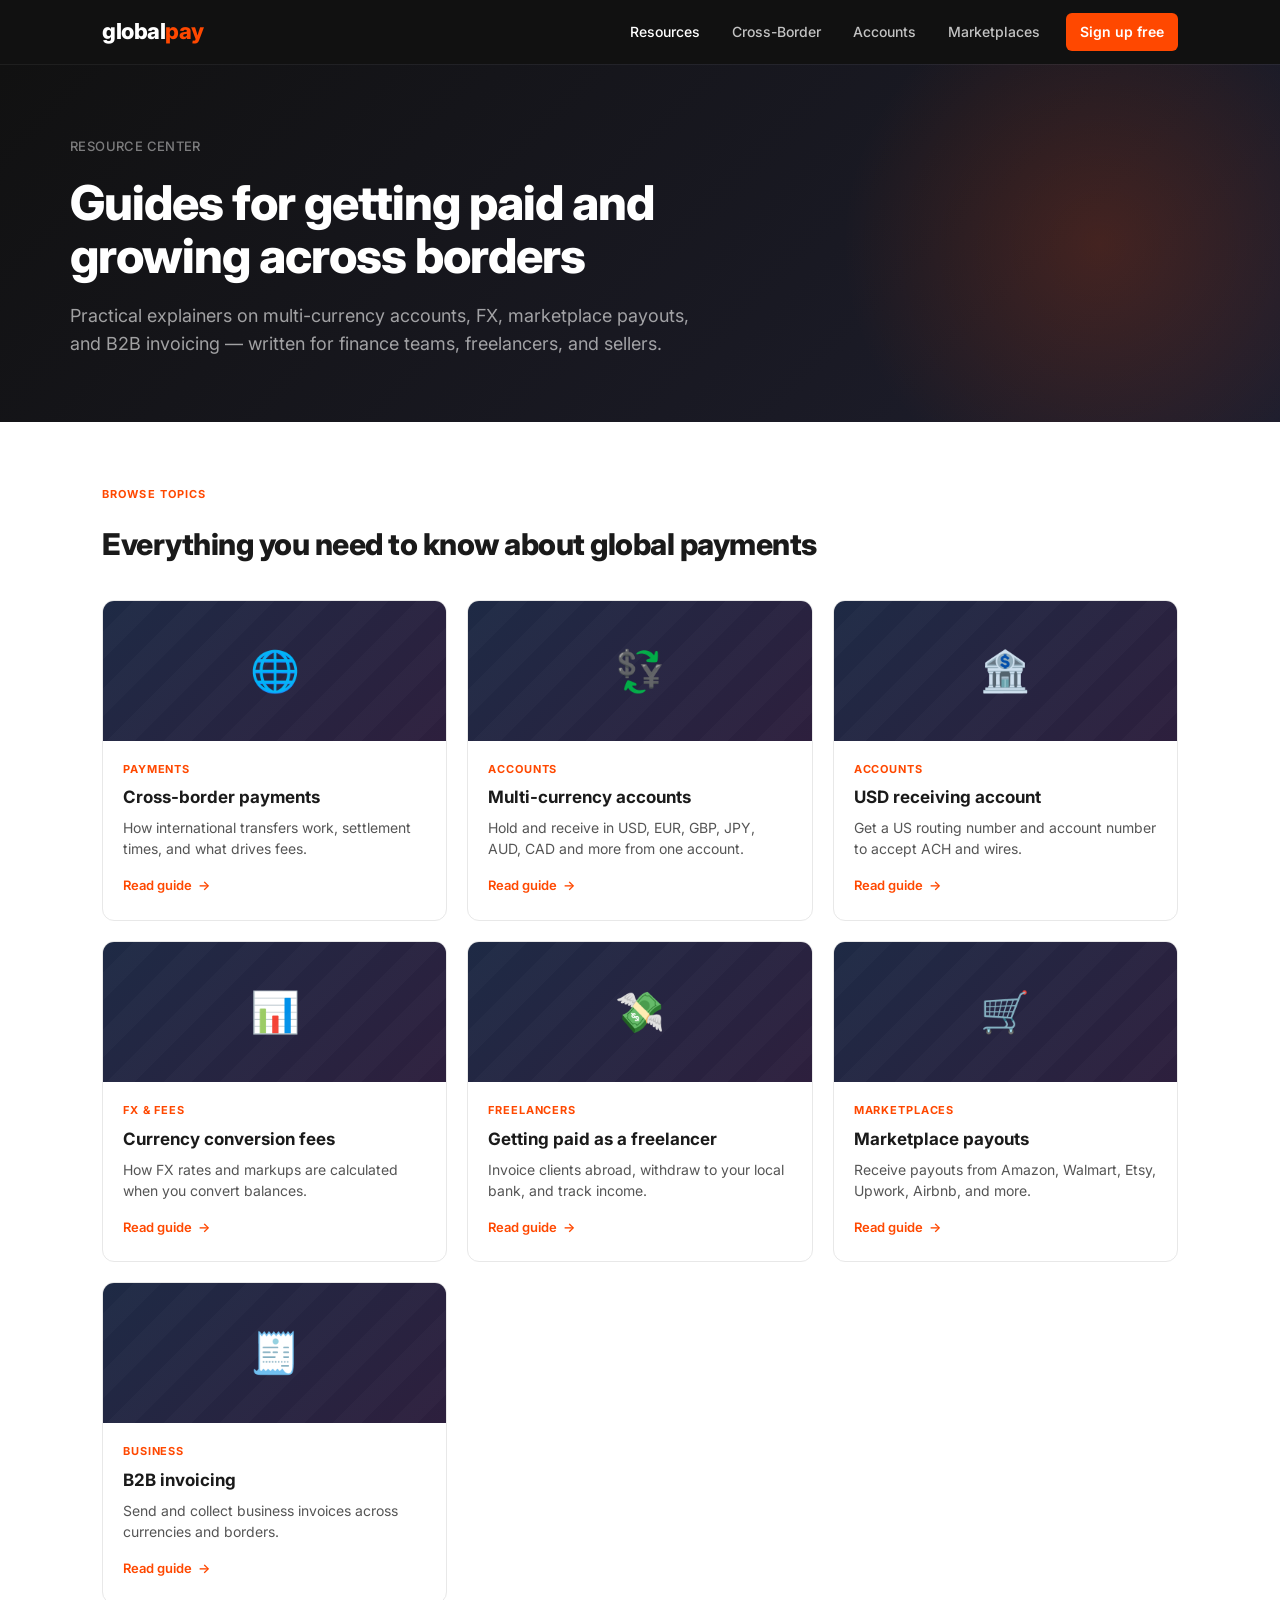
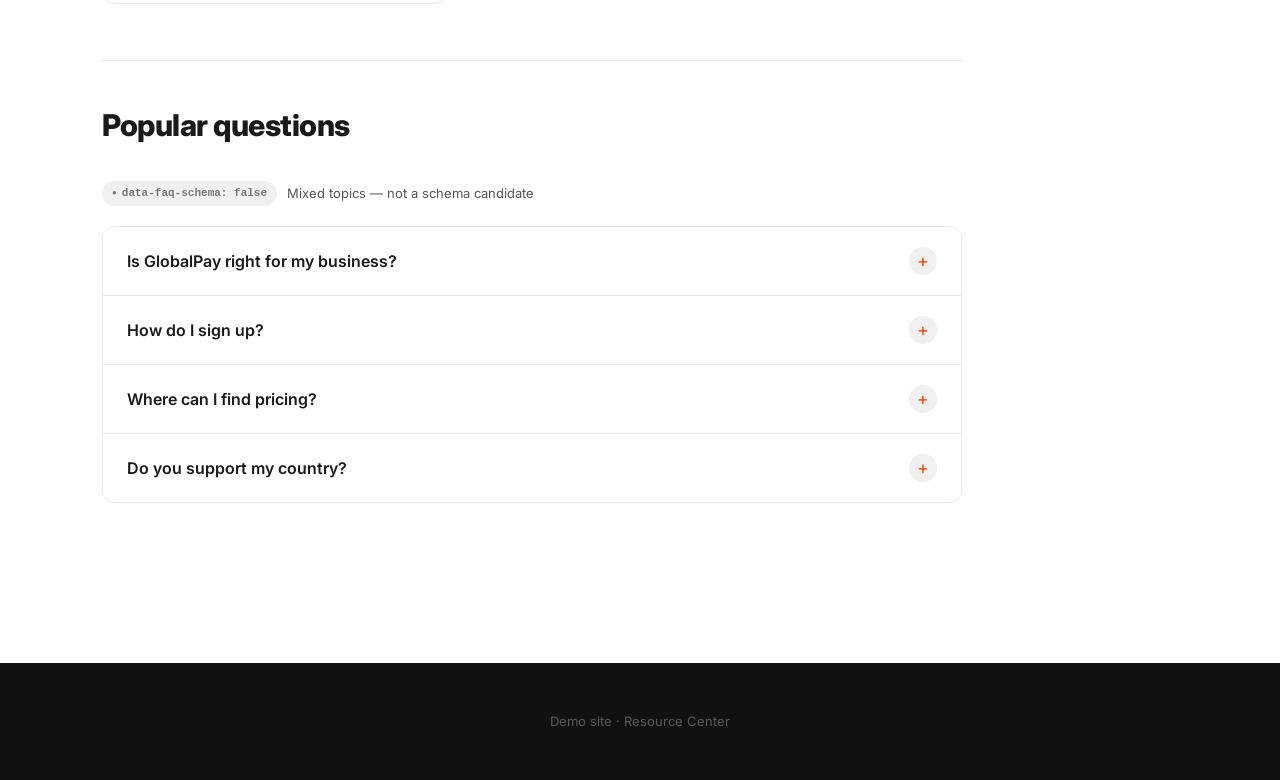
==== index.html @ a1d9c3b7 "initial faq schema demo site" ====
<!DOCTYPE html>
<html lang="en">
<head>
  <meta charset="UTF-8">
  <meta name="viewport" content="width=device-width, initial-scale=1.0">
  <title>Resource Center | GlobalPay</title>
  <meta name="description" content="Guides, explainers, and FAQs for global payments, multi-currency accounts, and cross-border business.">
  <link rel="stylesheet" href="styles.css">
</head>
<body>

  <header class="site-header">
    <div class="wrap">
      <a class="logo" href="index.html">global<span>pay</span></a>
      <nav>
        <a href="index.html" class="active">Resources</a>
        <a href="cross-border-payments.html">Cross-Border</a>
        <a href="multi-currency-accounts.html">Accounts</a>
        <a href="marketplace-payouts.html">Marketplaces</a>
        <a href="index.html" class="nav-cta">Sign up free</a>
      </nav>
    </div>
  </header>

  <section class="hero-hub">
    <div class="inner">
      <div class="crumb">Resource Center</div>
      <h1>Guides for getting paid and growing across borders</h1>
      <p class="lede">Practical explainers on multi-currency accounts, FX, marketplace payouts, and B2B invoicing — written for finance teams, freelancers, and sellers.</p>
    </div>
  </section>

  <section class="topics-section">
    <div class="section-label">Browse topics</div>
    <h2>Everything you need to know about global payments</h2>

    <div class="topic-grid">

      <a class="topic-card" href="cross-border-payments.html">
        <div class="card-thumb">🌐</div>
        <div class="card-body">
          <div class="card-tag">Payments</div>
          <h3>Cross-border payments</h3>
          <p>How international transfers work, settlement times, and what drives fees.</p>
          <div class="card-arrow">Read guide <span>→</span></div>
        </div>
      </a>

      <a class="topic-card" href="multi-currency-accounts.html">
        <div class="card-thumb">💱</div>
        <div class="card-body">
          <div class="card-tag">Accounts</div>
          <h3>Multi-currency accounts</h3>
          <p>Hold and receive in USD, EUR, GBP, JPY, AUD, CAD and more from one account.</p>
          <div class="card-arrow">Read guide <span>→</span></div>
        </div>
      </a>

      <a class="topic-card" href="usd-receiving-account.html">
        <div class="card-thumb">🏦</div>
        <div class="card-body">
          <div class="card-tag">Accounts</div>
          <h3>USD receiving account</h3>
          <p>Get a US routing number and account number to accept ACH and wires.</p>
          <div class="card-arrow">Read guide <span>→</span></div>
        </div>
      </a>

      <a class="topic-card" href="currency-conversion-fees.html">
        <div class="card-thumb">📊</div>
        <div class="card-body">
          <div class="card-tag">FX &amp; Fees</div>
          <h3>Currency conversion fees</h3>
          <p>How FX rates and markups are calculated when you convert balances.</p>
          <div class="card-arrow">Read guide <span>→</span></div>
        </div>
      </a>

      <a class="topic-card" href="freelancer-getting-paid.html">
        <div class="card-thumb">💸</div>
        <div class="card-body">
          <div class="card-tag">Freelancers</div>
          <h3>Getting paid as a freelancer</h3>
          <p>Invoice clients abroad, withdraw to your local bank, and track income.</p>
          <div class="card-arrow">Read guide <span>→</span></div>
        </div>
      </a>

      <a class="topic-card" href="marketplace-payouts.html">
        <div class="card-thumb">🛒</div>
        <div class="card-body">
          <div class="card-tag">Marketplaces</div>
          <h3>Marketplace payouts</h3>
          <p>Receive payouts from Amazon, Walmart, Etsy, Upwork, Airbnb, and more.</p>
          <div class="card-arrow">Read guide <span>→</span></div>
        </div>
      </a>

      <a class="topic-card" href="b2b-invoicing.html">
        <div class="card-thumb">🧾</div>
        <div class="card-body">
          <div class="card-tag">Business</div>
          <h3>B2B invoicing</h3>
          <p>Send and collect business invoices across currencies and borders.</p>
          <div class="card-arrow">Read guide <span>→</span></div>
        </div>
      </a>

    </div>

    <!-- Popular questions (hub page — no schema, mixed topics) -->
    <div class="faq-section" style="max-width:860px;">
      <h2>Popular questions</h2>
      <div class="faq-meta">
        <span class="schema-badge">data-faq-schema: false</span>
        <span>Mixed topics — not a schema candidate</span>
      </div>
      <div data-block="faq-accordion" data-faq-schema="false">
        <div data-faq-item>
          <button class="faq-q">Is GlobalPay right for my business?</button>
          <div class="faq-a">Whether you're a freelancer, online seller, or growing enterprise, our solutions are designed to help you get paid and pay out globally. Talk to our team to learn more.</div>
        </div>
        <div data-faq-item>
          <button class="faq-q">How do I sign up?</button>
          <div class="faq-a">Visit our homepage to create an account in minutes.</div>
        </div>
        <div data-faq-item>
          <button class="faq-q">Where can I find pricing?</button>
          <div class="faq-a">Pricing varies by region and use case. See our pricing page or contact sales.</div>
        </div>
        <div data-faq-item>
          <button class="faq-q">Do you support my country?</button>
          <div class="faq-a">We serve customers in more than 190 countries. Check the signup flow for current coverage.</div>
        </div>
      </div>
    </div>

  </section>

  <footer class="site-footer">
    Demo site · Resource Center
  </footer>

  <script src="faq.js"></script>
</body>
</html>
---- styles.css ----
@import url('https://fonts.googleapis.com/css2?family=Inter:wght@400;500;600;700;800&display=swap');

:root {
  --orange: #ff4800;
  --orange-dark: #d93d00;
  --nav-bg: #111111;
  --ink: #1a1a1a;
  --ink-muted: #555;
  --line: #e8e8e8;
  --bg: #ffffff;
  --bg-soft: #f7f7f7;
  --radius-sm: 6px;
  --radius: 12px;
  --max: 1140px;
  --content: 760px;
}

*, *::before, *::after { box-sizing: border-box; }

body {
  margin: 0;
  font-family: 'Inter', -apple-system, BlinkMacSystemFont, 'Segoe UI', sans-serif;
  color: var(--ink);
  background: var(--bg);
  line-height: 1.6;
  font-size: 16px;
  -webkit-font-smoothing: antialiased;
}

a { color: var(--orange); text-decoration: none; }
a:hover { text-decoration: underline; }

/* ─── NAV ─── */
.site-header {
  background: var(--nav-bg);
  position: sticky;
  top: 0;
  z-index: 100;
  box-shadow: 0 1px 0 rgba(255,255,255,0.06);
}

.site-header .wrap {
  max-width: var(--max);
  margin: 0 auto;
  padding: 0 32px;
  height: 64px;
  display: flex;
  align-items: center;
  justify-content: space-between;
}

.logo {
  font-weight: 800;
  font-size: 22px;
  letter-spacing: -0.5px;
  color: #fff;
  text-decoration: none;
}

.logo span { color: var(--orange); }

.site-header nav { display: flex; align-items: center; gap: 4px; }

.site-header nav a {
  color: rgba(255,255,255,0.75);
  font-size: 14px;
  font-weight: 500;
  padding: 8px 14px;
  border-radius: var(--radius-sm);
  transition: background 0.15s, color 0.15s;
  text-decoration: none;
}

.site-header nav a:hover {
  background: rgba(255,255,255,0.08);
  color: #fff;
}

.site-header nav a.active {
  color: #fff;
}

.nav-cta {
  background: var(--orange) !important;
  color: #fff !important;
  margin-left: 8px;
  font-weight: 600 !important;
}

.nav-cta:hover {
  background: var(--orange-dark) !important;
}

/* ─── HERO — HUB PAGE ─── */
.hero-hub {
  background: linear-gradient(135deg, #111 0%, #1e1e2e 100%);
  padding: 72px 32px 64px;
  position: relative;
  overflow: hidden;
}

.hero-hub::after {
  content: '';
  position: absolute;
  right: -80px;
  top: -80px;
  width: 520px;
  height: 520px;
  background: radial-gradient(circle, rgba(255,72,0,0.18) 0%, transparent 70%);
  pointer-events: none;
}

.hero-hub .inner {
  max-width: var(--max);
  margin: 0 auto;
  position: relative;
  z-index: 1;
}

.hero-hub .crumb {
  font-size: 13px;
  font-weight: 500;
  color: rgba(255,255,255,0.45);
  margin-bottom: 20px;
  letter-spacing: 0.03em;
  text-transform: uppercase;
}

.hero-hub h1 {
  font-size: 48px;
  font-weight: 800;
  line-height: 1.1;
  letter-spacing: -1px;
  color: #fff;
  margin: 0 0 20px;
  max-width: 740px;
}

.hero-hub p.lede {
  font-size: 18px;
  color: rgba(255,255,255,0.6);
  max-width: 620px;
  margin: 0;
  line-height: 1.55;
}

/* ─── HERO — ARTICLE PAGES ─── */
.hero-article {
  background: var(--nav-bg);
  border-bottom: 1px solid rgba(255,255,255,0.06);
}

.hero-article .inner {
  max-width: var(--max);
  margin: 0 auto;
  padding: 0 32px;
}

.hero-article .meta-bar {
  display: flex;
  align-items: center;
  gap: 8px;
  padding: 18px 0 0;
  font-size: 12px;
  font-weight: 500;
  color: rgba(255,255,255,0.4);
  text-transform: uppercase;
  letter-spacing: 0.04em;
}

.hero-article .meta-bar a {
  color: rgba(255,255,255,0.4);
  text-decoration: none;
}

.hero-article .meta-bar a:hover { color: rgba(255,255,255,0.7); }

.hero-article .meta-bar .sep { color: rgba(255,255,255,0.2); }

.hero-article .headline-block {
  padding: 32px 0 48px;
  max-width: 860px;
}

.hero-article h1 {
  font-size: 42px;
  font-weight: 800;
  letter-spacing: -0.8px;
  line-height: 1.12;
  color: #fff;
  margin: 0 0 16px;
}

.hero-article p.lede {
  font-size: 18px;
  color: rgba(255,255,255,0.58);
  margin: 0;
  line-height: 1.55;
  max-width: 680px;
}

/* Hero image strip */
.hero-image-strip {
  height: 320px;
  background: linear-gradient(135deg, #1e2a45 0%, #2d1f3d 50%, #1a1f2e 100%);
  position: relative;
  overflow: hidden;
}

.hero-image-strip::before {
  content: '';
  position: absolute;
  inset: 0;
  background:
    repeating-linear-gradient(
      -45deg,
      transparent,
      transparent 40px,
      rgba(255,255,255,0.015) 40px,
      rgba(255,255,255,0.015) 80px
    );
}

.hero-image-strip .topic-icon {
  position: absolute;
  left: 50%;
  top: 50%;
  transform: translate(-50%, -50%);
  width: 80px;
  height: 80px;
  background: rgba(255,72,0,0.15);
  border-radius: 24px;
  display: flex;
  align-items: center;
  justify-content: center;
  font-size: 36px;
}

/* ─── TOPIC GRID ─── */
.topics-section {
  max-width: var(--max);
  margin: 0 auto;
  padding: 64px 32px 80px;
}

.section-label {
  font-size: 11px;
  font-weight: 700;
  letter-spacing: 0.1em;
  text-transform: uppercase;
  color: var(--orange);
  margin-bottom: 16px;
}

.topics-section h2 {
  font-size: 30px;
  font-weight: 800;
  letter-spacing: -0.5px;
  margin: 0 0 32px;
}

.topic-grid {
  display: grid;
  grid-template-columns: repeat(3, 1fr);
  gap: 20px;
}

.topic-card {
  background: var(--bg);
  border: 1px solid var(--line);
  border-radius: var(--radius);
  overflow: hidden;
  transition: transform 0.18s, box-shadow 0.18s;
  text-decoration: none;
  display: block;
  color: inherit;
}

.topic-card:hover {
  transform: translateY(-4px);
  box-shadow: 0 12px 32px rgba(0,0,0,0.1);
  text-decoration: none;
}

.card-thumb {
  height: 140px;
  background: linear-gradient(135deg, #1e2a45 0%, #2d1f3d 100%);
  display: flex;
  align-items: center;
  justify-content: center;
  font-size: 40px;
  position: relative;
  overflow: hidden;
}

.card-thumb::after {
  content: '';
  position: absolute;
  inset: 0;
  background: repeating-linear-gradient(
    -45deg,
    transparent, transparent 20px,
    rgba(255,255,255,0.02) 20px, rgba(255,255,255,0.02) 40px
  );
}

.card-body {
  padding: 20px 20px 24px;
}

.card-tag {
  font-size: 11px;
  font-weight: 700;
  letter-spacing: 0.08em;
  text-transform: uppercase;
  color: var(--orange);
  margin-bottom: 8px;
}

.card-body h3 {
  font-size: 17px;
  font-weight: 700;
  margin: 0 0 8px;
  line-height: 1.35;
  color: var(--ink);
}

.card-body p {
  margin: 0;
  font-size: 14px;
  color: var(--ink-muted);
  line-height: 1.5;
}

.card-arrow {
  display: flex;
  align-items: center;
  gap: 6px;
  margin-top: 16px;
  font-size: 13px;
  font-weight: 600;
  color: var(--orange);
}

/* ─── ARTICLE BODY ─── */
.article-layout {
  max-width: var(--max);
  margin: 0 auto;
  padding: 56px 32px 96px;
  display: grid;
  grid-template-columns: 1fr 280px;
  gap: 64px;
  align-items: start;
}

.article-body h2 {
  font-size: 24px;
  font-weight: 700;
  letter-spacing: -0.3px;
  margin: 48px 0 16px;
}

.article-body h2:first-child { margin-top: 0; }

.article-body p {
  font-size: 16px;
  line-height: 1.75;
  color: #333;
  margin: 0 0 20px;
}

.article-body ul {
  padding-left: 22px;
  margin: 0 0 20px;
}

.article-body li {
  font-size: 16px;
  line-height: 1.75;
  color: #333;
  margin-bottom: 10px;
}

.callout {
  background: #fff8f5;
  border-left: 3px solid var(--orange);
  border-radius: 0 var(--radius-sm) var(--radius-sm) 0;
  padding: 18px 20px;
  margin: 28px 0;
  font-size: 15px;
  font-style: italic;
  color: #555;
  line-height: 1.65;
}

/* ─── SIDEBAR ─── */
.article-sidebar {
  position: sticky;
  top: 88px;
}

.sidebar-box {
  background: var(--bg-soft);
  border: 1px solid var(--line);
  border-radius: var(--radius);
  padding: 24px;
  margin-bottom: 20px;
}

.sidebar-box h4 {
  font-size: 13px;
  font-weight: 700;
  letter-spacing: 0.06em;
  text-transform: uppercase;
  color: var(--ink-muted);
  margin: 0 0 16px;
}

.sidebar-box ul {
  list-style: none;
  padding: 0;
  margin: 0;
}

.sidebar-box ul li {
  margin-bottom: 12px;
  font-size: 14px;
}

.sidebar-box ul li a {
  color: var(--ink);
  font-weight: 500;
  text-decoration: none;
  line-height: 1.45;
}

.sidebar-box ul li a:hover { color: var(--orange); }

.sidebar-cta {
  background: linear-gradient(135deg, var(--orange) 0%, var(--orange-dark) 100%);
  border-radius: var(--radius);
  padding: 28px 24px;
  color: #fff;
  text-align: center;
}

.sidebar-cta h4 {
  font-size: 17px;
  font-weight: 700;
  margin: 0 0 8px;
}

.sidebar-cta p {
  font-size: 14px;
  margin: 0 0 20px;
  opacity: 0.85;
  line-height: 1.5;
}

.btn-white {
  display: inline-block;
  background: #fff;
  color: var(--orange);
  font-size: 14px;
  font-weight: 700;
  padding: 10px 22px;
  border-radius: 6px;
  text-decoration: none;
  transition: opacity 0.15s;
}

.btn-white:hover { opacity: 0.88; text-decoration: none; }

/* ─── FAQ ─── */
.faq-section {
  margin-top: 56px;
  padding-top: 40px;
  border-top: 1px solid var(--line);
}

.faq-section > h2 {
  margin-top: 0 !important;
}

.faq-meta {
  display: flex;
  align-items: center;
  gap: 10px;
  margin-bottom: 20px;
  font-size: 13px;
  color: var(--ink-muted);
}

[data-block="faq-accordion"] {
  border-radius: var(--radius);
  overflow: hidden;
  border: 1px solid var(--line);
}

[data-faq-item] {
  border-bottom: 1px solid var(--line);
}

[data-faq-item]:last-child { border-bottom: none; }

[data-faq-item] > button.faq-q {
  width: 100%;
  text-align: left;
  background: #fff;
  border: none;
  padding: 20px 24px;
  font-size: 16px;
  font-weight: 600;
  color: var(--ink);
  cursor: pointer;
  display: flex;
  justify-content: space-between;
  align-items: center;
  gap: 16px;
  font-family: inherit;
  line-height: 1.4;
  transition: background 0.12s;
}

[data-faq-item] > button.faq-q:hover { background: var(--bg-soft); }

[data-faq-item] > button.faq-q .faq-icon {
  flex-shrink: 0;
  width: 28px;
  height: 28px;
  border-radius: 50%;
  background: #f0f0f0;
  display: flex;
  align-items: center;
  justify-content: center;
  font-size: 18px;
  font-weight: 400;
  color: var(--orange);
  transition: background 0.15s, color 0.15s;
  line-height: 1;
}

[data-faq-item].is-open > button.faq-q { background: var(--bg-soft); }
[data-faq-item].is-open > button.faq-q .faq-icon {
  background: var(--orange);
  color: #fff;
}

[data-faq-item] > .faq-a {
  padding: 0 24px;
  max-height: 0;
  overflow: hidden;
  transition: max-height 0.25s ease, padding 0.25s ease;
  font-size: 15px;
  line-height: 1.7;
  color: #555;
}

[data-faq-item].is-open > .faq-a {
  padding: 4px 24px 24px;
  max-height: 600px;
}

/* ─── SCHEMA BADGE ─── */
.schema-badge {
  display: inline-flex;
  align-items: center;
  gap: 5px;
  font-size: 11px;
  font-family: ui-monospace, SFMono-Regular, Menlo, monospace;
  padding: 4px 10px;
  border-radius: 20px;
  font-weight: 600;
  background: #f0f0f0;
  color: #777;
}

.schema-badge.on {
  background: #e6f4ee;
  color: #1a7a45;
}

.schema-badge::before {
  content: '●';
  font-size: 8px;
}

.schema-badge.on::before { color: #1a7a45; }

/* ─── FOOTER ─── */
.site-footer {
  background: var(--nav-bg);
  padding: 48px 32px;
  text-align: center;
  font-size: 13px;
  color: rgba(255,255,255,0.3);
  margin-top: 80px;
}

.site-footer a { color: rgba(255,255,255,0.4); }

/* ─── RESPONSIVE ─── */
@media (max-width: 900px) {
  .topic-grid { grid-template-columns: 1fr 1fr; }
  .article-layout { grid-template-columns: 1fr; }
  .article-sidebar { display: none; }
  .hero-hub h1 { font-size: 34px; }
  .hero-article h1 { font-size: 30px; }
}

@media (max-width: 600px) {
  .topic-grid { grid-template-columns: 1fr; }
  .hero-hub h1 { font-size: 26px; }
  .site-header .wrap { padding: 0 16px; }
  .hero-hub { padding: 48px 16px 40px; }
}
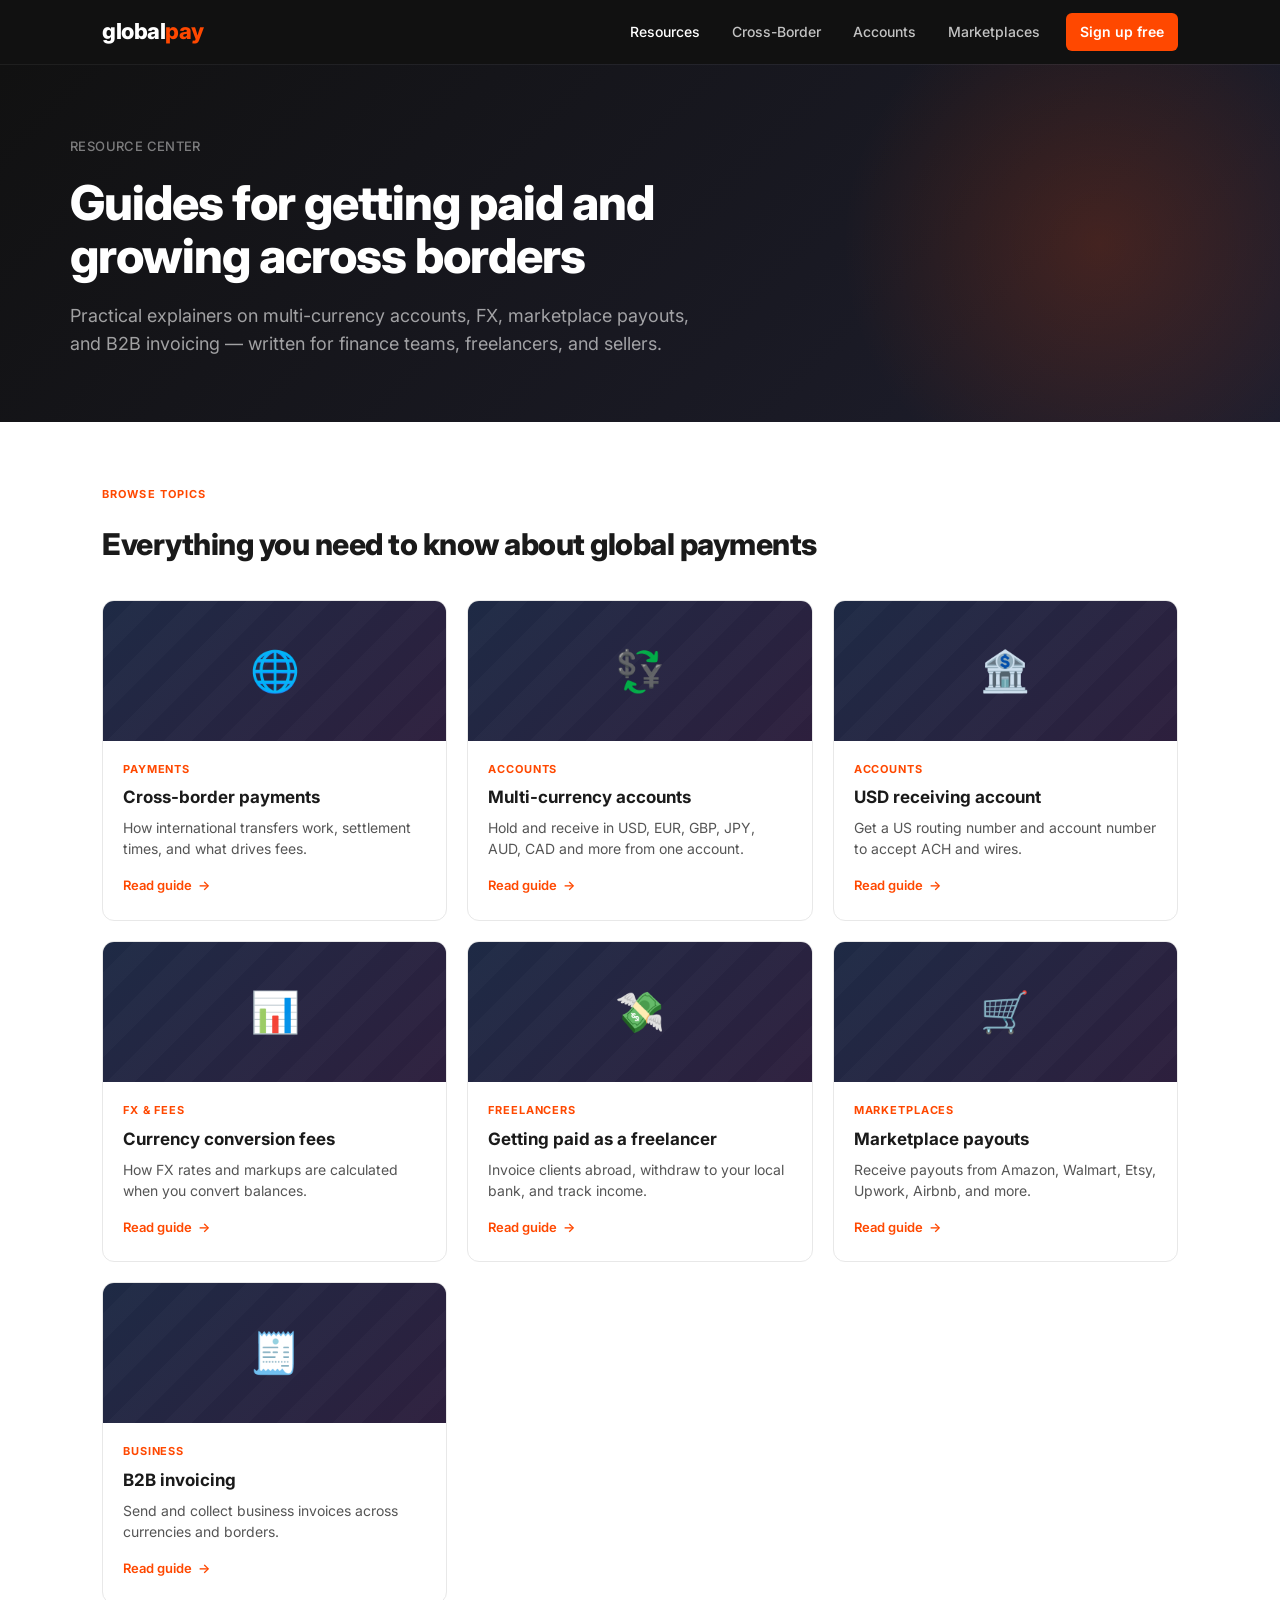
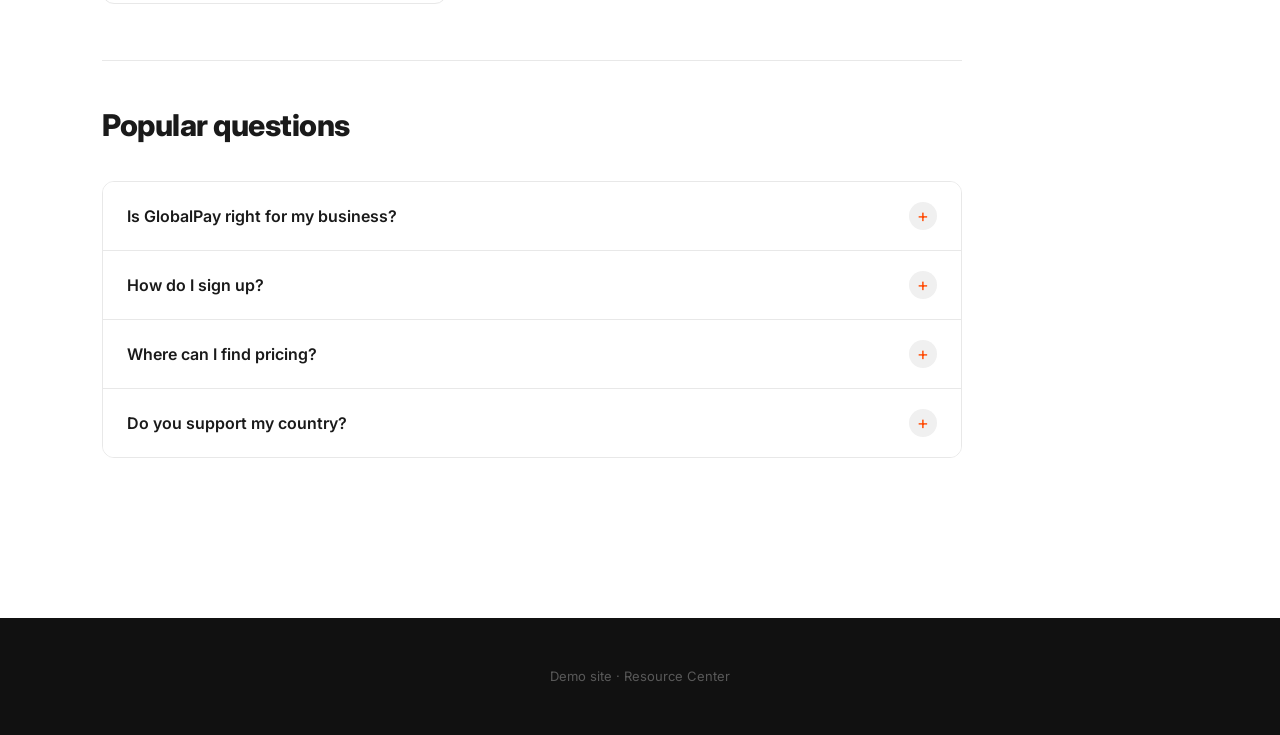
==== commit f4b27980: "remove faq-meta badge labels" ====
--- a/index.html
+++ b/index.html
@@ -111,10 +111,6 @@
     <!-- Popular questions (hub page — no schema, mixed topics) -->
     <div class="faq-section" style="max-width:860px;">
       <h2>Popular questions</h2>
-      <div class="faq-meta">
-        <span class="schema-badge">data-faq-schema: false</span>
-        <span>Mixed topics — not a schema candidate</span>
-      </div>
       <div data-block="faq-accordion" data-faq-schema="false">
         <div data-faq-item>
           <button class="faq-q">Is GlobalPay right for my business?</button>
